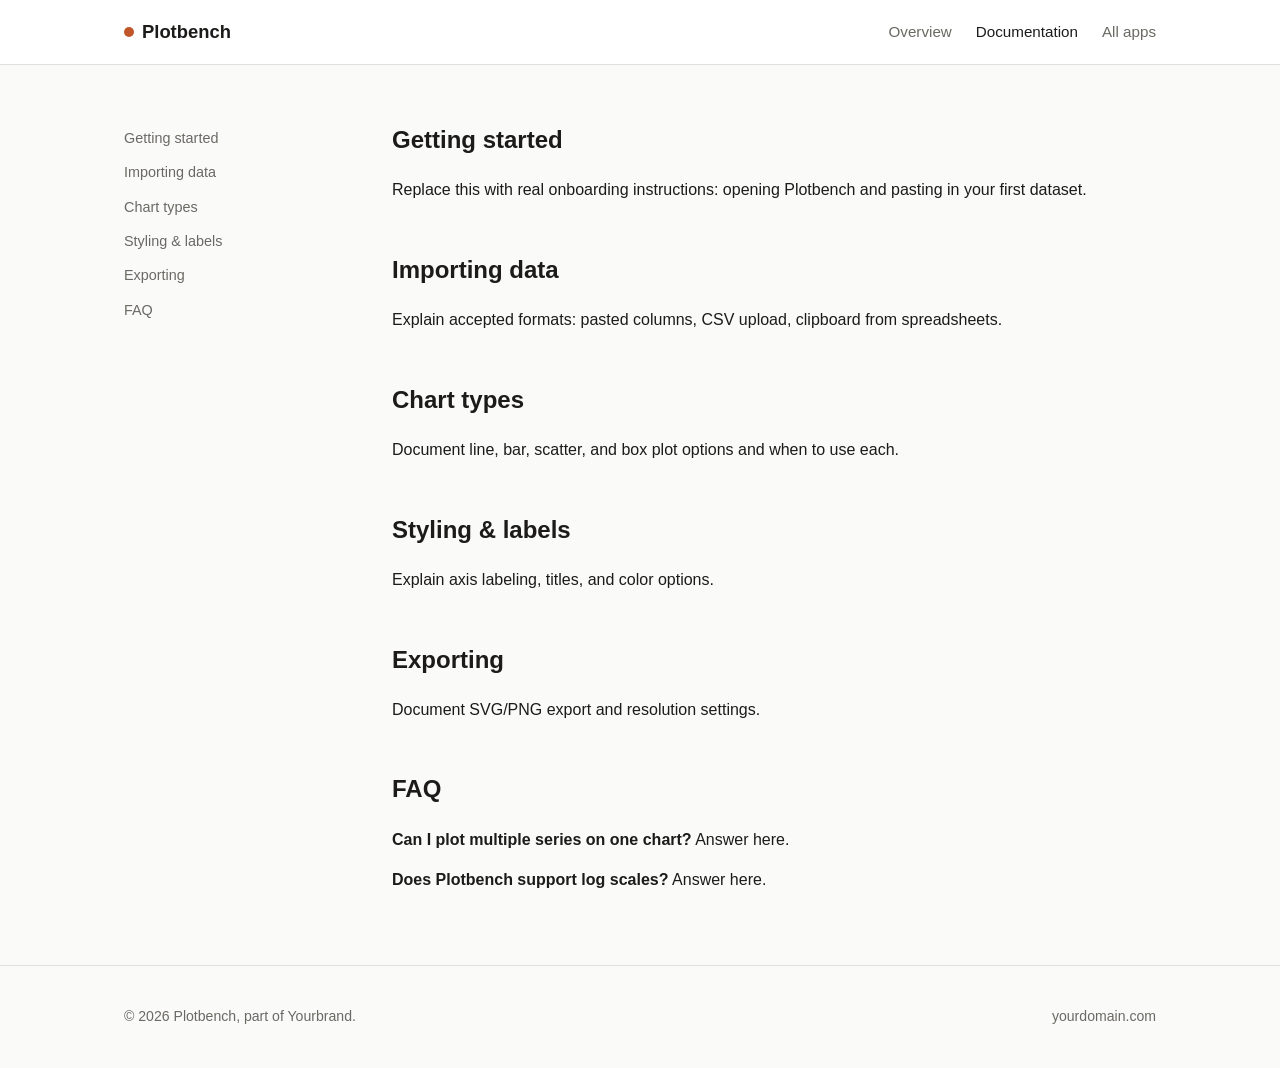
==== docs.html @ ac1ae438 "initial commit" ====
<!DOCTYPE html>
<html lang="en">
<head>
<meta charset="UTF-8">
<meta name="viewport" content="width=device-width, initial-scale=1.0">
<title>Documentation — Plotbench</title>
<link rel="stylesheet" href="css/style.css">
<style>:root{--accent:#c0562a;--accent-dark:#984322;}</style>
</head>
<body>

<header class="site-nav">
  <div class="wrap">
    <a class="brand" href="./"><span class="dot"></span>Plotbench</a>
    <nav class="links">
      <a href="./">Overview</a>
      <a href="docs.html" class="active">Documentation</a>
      <a href="https://yourdomain.com">All apps</a>
    </nav>
  </div>
</header>

<section>
  <div class="wrap docs-layout">
    <aside class="docs-toc">
      <a href="#getting-started">Getting started</a>
      <a href="#importing-data">Importing data</a>
      <a href="#chart-types">Chart types</a>
      <a href="#styling">Styling &amp; labels</a>
      <a href="#exporting">Exporting</a>
      <a href="#faq">FAQ</a>
    </aside>

    <div class="docs-content">
      <h2 id="getting-started">Getting started</h2>
      <p>Replace this with real onboarding instructions: opening Plotbench and pasting in your first dataset.</p>

      <h2 id="importing-data">Importing data</h2>
      <p>Explain accepted formats: pasted columns, CSV upload, clipboard from spreadsheets.</p>

      <h2 id="chart-types">Chart types</h2>
      <p>Document line, bar, scatter, and box plot options and when to use each.</p>

      <h2 id="styling">Styling &amp; labels</h2>
      <p>Explain axis labeling, titles, and color options.</p>

      <h2 id="exporting">Exporting</h2>
      <p>Document SVG/PNG export and resolution settings.</p>

      <h2 id="faq">FAQ</h2>
      <p><strong>Can I plot multiple series on one chart?</strong> Answer here.</p>
      <p><strong>Does Plotbench support log scales?</strong> Answer here.</p>
    </div>
  </div>
</section>

<footer class="site-footer">
  <div class="wrap">
    <span>© 2026 Plotbench, part of Yourbrand.</span>
    <span><a href="https://yourdomain.com">yourdomain.com</a></span>
  </div>
</footer>

</body>
</html>
---- css/style.css ----
/* ==========================================================================
   Shared stylesheet — copied into css/style.css for every site (main + 4 apps)
   Override --accent per app for a distinct feel while keeping one system.
   ========================================================================== */

:root {
  --bg: #fafaf9;
  --bg-alt: #f0efec;
  --text: #1c1b1a;
  --text-muted: #6b6963;
  --border: #e2e0da;
  --accent: #2f6f4e;      /* default green — overridden per app */
  --accent-dark: #24563d;
  --card-bg: #ffffff;
  --radius: 10px;
  --max-width: 1080px;
  --font: -apple-system, BlinkMacSystemFont, "Segoe UI", Inter, Roboto, Helvetica, Arial, sans-serif;
}

* { box-sizing: border-box; }

html, body {
  margin: 0;
  padding: 0;
  background: var(--bg);
  color: var(--text);
  font-family: var(--font);
  line-height: 1.55;
  -webkit-font-smoothing: antialiased;
}

a { color: var(--accent-dark); text-decoration: none; }
a:hover { text-decoration: underline; }

img { max-width: 100%; display: block; }

.wrap {
  max-width: var(--max-width);
  margin: 0 auto;
  padding: 0 24px;
}

/* ---------- Nav ---------- */
header.site-nav {
  border-bottom: 1px solid var(--border);
  background: var(--card-bg);
  position: sticky;
  top: 0;
  z-index: 10;
}

header.site-nav .wrap {
  display: flex;
  align-items: center;
  justify-content: space-between;
  height: 64px;
}

.brand {
  font-weight: 700;
  font-size: 1.15rem;
  color: var(--text);
  display: flex;
  align-items: center;
  gap: 8px;
}
.brand:hover { text-decoration: none; }

.brand .dot {
  width: 10px;
  height: 10px;
  border-radius: 50%;
  background: var(--accent);
  display: inline-block;
}

nav.links {
  display: flex;
  gap: 24px;
  font-size: 0.95rem;
}

nav.links a { color: var(--text-muted); }
nav.links a:hover, nav.links a.active { color: var(--text); text-decoration: none; }

/* ---------- Hero ---------- */
.hero {
  padding: 88px 0 64px;
  text-align: center;
}

.hero h1 {
  font-size: clamp(2rem, 5vw, 3.2rem);
  margin: 0 0 16px;
  letter-spacing: -0.02em;
}

.hero p.lead {
  font-size: 1.2rem;
  color: var(--text-muted);
  max-width: 620px;
  margin: 0 auto 32px;
}

.cta-row {
  display: flex;
  gap: 14px;
  justify-content: center;
  flex-wrap: wrap;
}

.btn {
  display: inline-block;
  padding: 12px 24px;
  border-radius: 999px;
  font-weight: 600;
  font-size: 0.95rem;
  border: 1px solid transparent;
  cursor: pointer;
}

.btn-primary {
  background: var(--accent);
  color: #fff;
}
.btn-primary:hover { background: var(--accent-dark); text-decoration: none; }

.btn-secondary {
  background: transparent;
  color: var(--text);
  border-color: var(--border);
}
.btn-secondary:hover { border-color: var(--text-muted); text-decoration: none; }

/* ---------- Sections ---------- */
section { padding: 56px 0; }
section.alt { background: var(--bg-alt); }

h2.section-title {
  font-size: 1.8rem;
  margin: 0 0 8px;
  letter-spacing: -0.01em;
}

p.section-sub {
  color: var(--text-muted);
  margin: 0 0 36px;
  max-width: 560px;
}

/* ---------- Cards (app grid on main site) ---------- */
.grid {
  display: grid;
  grid-template-columns: repeat(auto-fit, minmax(230px, 1fr));
  gap: 20px;
}

.card {
  background: var(--card-bg);
  border: 1px solid var(--border);
  border-radius: var(--radius);
  padding: 24px;
  transition: transform 0.15s ease, box-shadow 0.15s ease;
}

.card:hover {
  transform: translateY(-2px);
  box-shadow: 0 8px 24px rgba(0,0,0,0.06);
}

.card h3 { margin: 12px 0 6px; font-size: 1.15rem; }
.card p { color: var(--text-muted); font-size: 0.95rem; margin: 0 0 14px; }
.card .app-icon {
  width: 44px; height: 44px;
  border-radius: 12px;
  background: var(--accent);
  display: flex; align-items: center; justify-content: center;
  color: #fff; font-weight: 700; font-size: 1.1rem;
}

/* ---------- Feature list ---------- */
.features {
  display: grid;
  grid-template-columns: repeat(auto-fit, minmax(220px, 1fr));
  gap: 28px;
}
.feature h4 { margin: 0 0 6px; font-size: 1.05rem; }
.feature p { color: var(--text-muted); margin: 0; font-size: 0.93rem; }

/* ---------- Screenshot gallery ---------- */
.screenshots {
  display: grid;
  grid-template-columns: repeat(auto-fit, minmax(240px, 1fr));
  gap: 18px;
}
.screenshot-placeholder {
  aspect-ratio: 9 / 16;
  background: linear-gradient(160deg, var(--bg-alt), var(--border));
  border-radius: var(--radius);
  border: 1px solid var(--border);
  display: flex;
  align-items: center;
  justify-content: center;
  color: var(--text-muted);
  font-size: 0.85rem;
  text-align: center;
  padding: 12px;
}

/* ---------- Docs page ---------- */
.docs-layout {
  display: grid;
  grid-template-columns: 220px 1fr;
  gap: 48px;
  align-items: start;
}
.docs-toc {
  position: sticky;
  top: 88px;
  font-size: 0.9rem;
}
.docs-toc a {
  display: block;
  padding: 6px 0;
  color: var(--text-muted);
}
.docs-toc a:hover { color: var(--text); text-decoration: none; }
.docs-content h2 { margin-top: 48px; }
.docs-content h2:first-child { margin-top: 0; }
.docs-content code {
  background: var(--bg-alt);
  padding: 2px 6px;
  border-radius: 4px;
  font-size: 0.9em;
}
.docs-content pre {
  background: var(--bg-alt);
  border: 1px solid var(--border);
  border-radius: var(--radius);
  padding: 16px;
  overflow-x: auto;
}

@media (max-width: 720px) {
  .docs-layout { grid-template-columns: 1fr; }
  .docs-toc { position: static; margin-bottom: 24px; }
}

/* ---------- Blog ---------- */
.post-list { display: flex; flex-direction: column; gap: 24px; }
.post-item {
  border-bottom: 1px solid var(--border);
  padding-bottom: 24px;
}
.post-item .post-date { color: var(--text-muted); font-size: 0.85rem; }
.post-item h3 { margin: 6px 0; }
.post-item p { color: var(--text-muted); margin: 0; }

article.post-body { max-width: 680px; margin: 0 auto; }
article.post-body h1 { margin-bottom: 4px; }
article.post-body .post-meta { color: var(--text-muted); margin-bottom: 32px; }

/* ---------- Comments ---------- */
.comments-section {
  border-top: 1px solid var(--border);
  padding-top: 40px;
  margin-top: 16px;
}

/* ---------- Footer ---------- */
footer.site-footer {
  border-top: 1px solid var(--border);
  padding: 40px 0;
  color: var(--text-muted);
  font-size: 0.88rem;
}
footer.site-footer .wrap {
  display: flex;
  justify-content: space-between;
  flex-wrap: wrap;
  gap: 12px;
}
footer.site-footer a { color: var(--text-muted); }
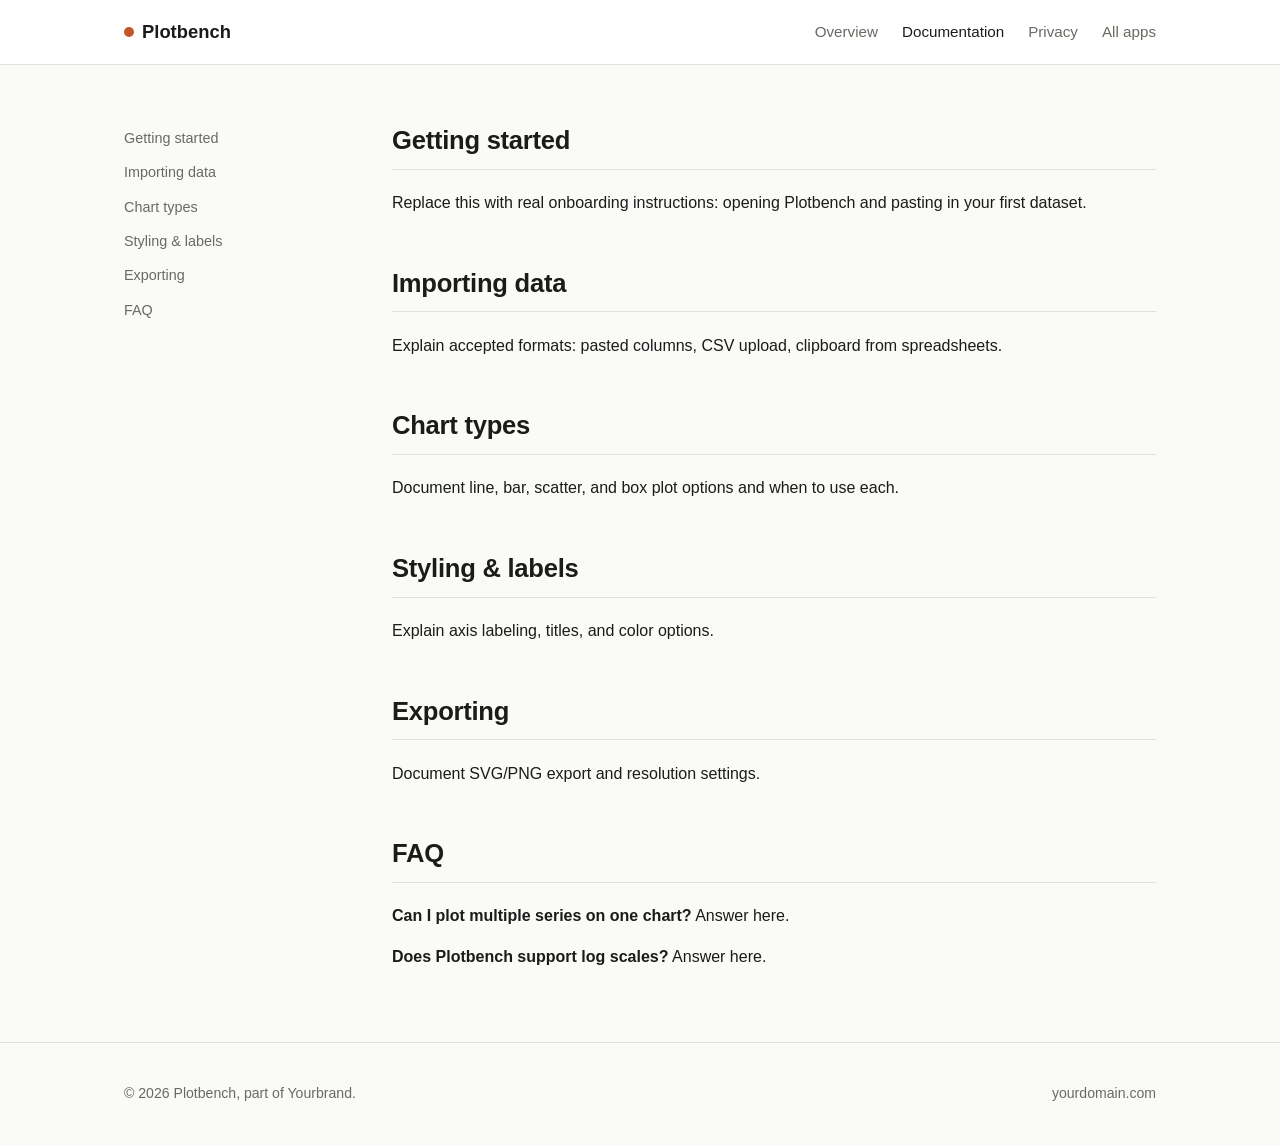
==== commit 7978b7b5: "Add files via upload" ====
--- a/docs.html
+++ b/docs.html
@@ -12,9 +12,13 @@
 <header class="site-nav">
   <div class="wrap">
     <a class="brand" href="./"><span class="dot"></span>Plotbench</a>
+    <button class="menu-toggle" aria-label="Toggle menu" aria-expanded="false">
+      <svg width="22" height="22" viewBox="0 0 22 22" fill="none" stroke="currentColor" stroke-width="2" stroke-linecap="round"><line x1="2" y1="5" x2="20" y2="5"/><line x1="2" y1="11" x2="20" y2="11"/><line x1="2" y1="17" x2="20" y2="17"/></svg>
+    </button>
     <nav class="links">
       <a href="./">Overview</a>
       <a href="docs.html" class="active">Documentation</a>
+      <a href="privacy.html">Privacy</a>
       <a href="https://yourdomain.com">All apps</a>
     </nav>
   </div>
@@ -61,5 +65,6 @@
   </div>
 </footer>
 
+<script src="js/nav.js" defer></script>
 </body>
 </html>
--- a/css/style.css
+++ b/css/style.css
@@ -83,6 +83,41 @@
 nav.links a { color: var(--text-muted); }
 nav.links a:hover, nav.links a.active { color: var(--text); text-decoration: none; }
 
+.menu-toggle {
+  display: none;
+  align-items: center;
+  justify-content: center;
+  background: none;
+  border: none;
+  padding: 8px;
+  margin: -8px;
+  color: var(--text);
+  cursor: pointer;
+}
+.menu-toggle svg { display: block; }
+
+@media (max-width: 640px) {
+  .menu-toggle { display: flex; }
+
+  header.site-nav .wrap { position: relative; }
+
+  nav.links {
+    display: none;
+    position: absolute;
+    top: 64px;
+    left: 0;
+    right: 0;
+    flex-direction: column;
+    gap: 0;
+    background: var(--card-bg);
+    border-bottom: 1px solid var(--border);
+    box-shadow: 0 8px 16px rgba(0,0,0,0.06);
+  }
+  nav.links.open { display: flex; }
+  nav.links a { padding: 14px 24px; border-top: 1px solid var(--border); }
+  nav.links a:first-child { border-top: none; }
+}
+
 /* ---------- Hero ---------- */
 .hero {
   padding: 88px 0 64px;
@@ -241,6 +276,102 @@
   overflow-x: auto;
 }
 
+.docs-content h2 {
+  font-size: 1.6rem;
+  letter-spacing: -0.01em;
+  padding-bottom: 8px;
+  border-bottom: 1px solid var(--border);
+  /* Matches .docs-toc's own sticky offset (top: 88px) — without this, clicking
+     a sidebar link scrolls the heading flush to the viewport top, which is
+     right under the 64px sticky nav bar, hiding the heading itself. */
+  scroll-margin-top: 88px;
+}
+
+.docs-content h3 {
+  margin: 32px 0 10px;
+  font-size: 1.15rem;
+  letter-spacing: -0.01em;
+  scroll-margin-top: 88px;
+}
+
+.docs-content ul,
+.docs-content ol {
+  padding-left: 1.3em;
+  margin: 0 0 20px;
+}
+
+.docs-content li {
+  margin-bottom: 10px;
+}
+
+.docs-content ol.steps li {
+  margin-bottom: 14px;
+}
+
+/* Tables (field lists, theme table, key-restriction values) */
+.docs-content table {
+  width: 100%;
+  border-collapse: collapse;
+  margin: 20px 0;
+  font-size: 0.95rem;
+}
+
+.docs-content th,
+.docs-content td {
+  text-align: left;
+  padding: 10px 14px;
+  border-bottom: 1px solid var(--border);
+  vertical-align: top;
+}
+
+.docs-content th {
+  color: var(--text-muted);
+  font-weight: 600;
+  font-size: 0.85rem;
+  text-transform: uppercase;
+  letter-spacing: 0.03em;
+}
+
+.docs-content tr:last-child td {
+  border-bottom: none;
+}
+
+/* Callout cards (tip / warn). These reuse the site-wide .card rule, so strip
+   the marketing-grid hover lift and muted body text — a callout isn't a link
+   and its text is the important part, not secondary. Colors are fixed (not
+   tied to --accent) so tip/warn stay visually distinct regardless of which
+   app's --accent override is active on a given site. */
+.docs-content .card {
+  padding: 16px 20px;
+  margin: 20px 0;
+  border-left-width: 4px;
+  border-left-style: solid;
+}
+.docs-content .card:hover {
+  transform: none;
+  box-shadow: none;
+}
+.docs-content .card p {
+  color: var(--text);
+  font-size: 1rem;
+  margin: 0;
+}
+.docs-content .card p + p { margin-top: 8px; }
+
+.docs-content .card.tip { border-left-color: #2f6f4e; }
+.docs-content .card.warn { border-left-color: #b3261e; }
+
+.docs-content .card .label {
+  display: block;
+  font-weight: 700;
+  font-size: 0.72rem;
+  text-transform: uppercase;
+  letter-spacing: 0.06em;
+  margin-bottom: 6px;
+}
+.docs-content .card.tip .label { color: #2f6f4e; }
+.docs-content .card.warn .label { color: #b3261e; }
+
 @media (max-width: 720px) {
   .docs-layout { grid-template-columns: 1fr; }
   .docs-toc { position: static; margin-bottom: 24px; }
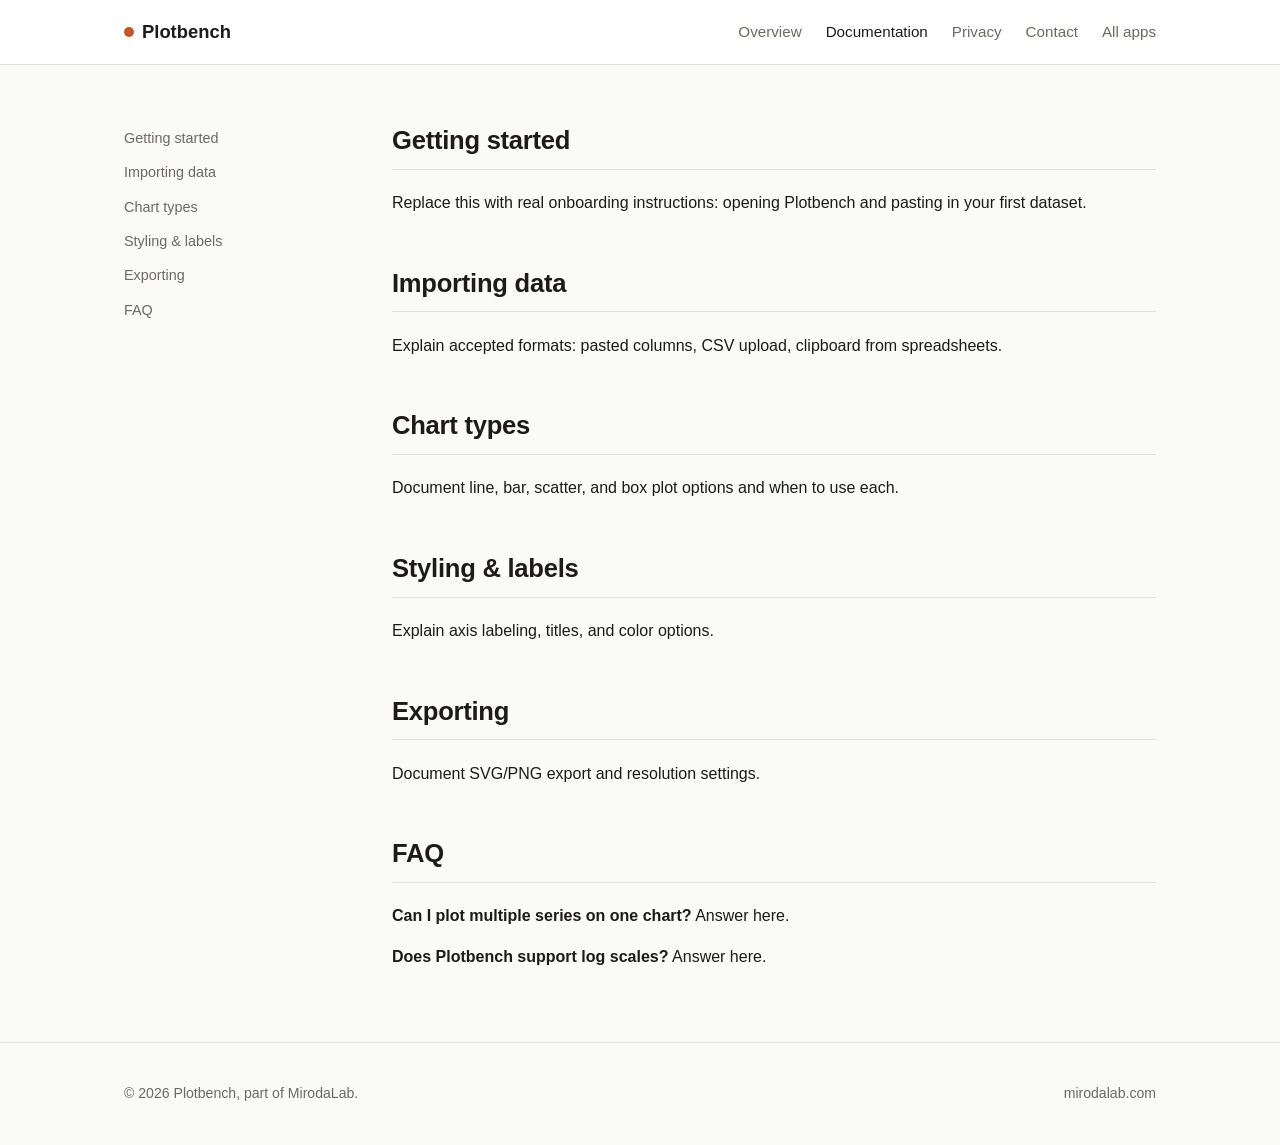
==== commit a3cbf774: "Add files via upload" ====
--- a/docs.html
+++ b/docs.html
@@ -19,7 +19,8 @@
       <a href="./">Overview</a>
       <a href="docs.html" class="active">Documentation</a>
       <a href="privacy.html">Privacy</a>
-      <a href="https://yourdomain.com">All apps</a>
+      <a href="contact.html">Contact</a>
+      <a href="https://mirodalab.com">All apps</a>
     </nav>
   </div>
 </header>
@@ -60,8 +61,8 @@
 
 <footer class="site-footer">
   <div class="wrap">
-    <span>© 2026 Plotbench, part of Yourbrand.</span>
-    <span><a href="https://yourdomain.com">yourdomain.com</a></span>
+    <span>© 2026 Plotbench, part of MirodaLab.</span>
+    <span><a href="https://mirodalab.com">mirodalab.com</a></span>
   </div>
 </footer>
 
--- a/css/style.css
+++ b/css/style.css
@@ -412,3 +412,51 @@
   gap: 12px;
 }
 footer.site-footer a { color: var(--text-muted); }
+
+/* ---------- Contact form ---------- */
+.contact-form { max-width: 480px; }
+
+.form-row { margin-bottom: 20px; }
+.form-row label {
+  display: block;
+  font-weight: 600;
+  font-size: 0.9rem;
+  margin-bottom: 6px;
+}
+.form-row input[type="text"],
+.form-row input[type="email"],
+.form-row textarea {
+  width: 100%;
+  padding: 10px 12px;
+  border: 1px solid var(--border);
+  border-radius: 8px;
+  background: var(--card-bg);
+  color: var(--text);
+  font-family: var(--font);
+  font-size: 0.95rem;
+}
+.form-row input:focus,
+.form-row textarea:focus {
+  outline: 2px solid var(--accent);
+  outline-offset: 1px;
+}
+.form-row textarea { resize: vertical; min-height: 120px; }
+
+/* Honeypot field — hidden off-screen (not display:none, which some bots
+   skip) so sighted users and screen readers never see or fill it. Any
+   value here means whatever submitted the form isn't a person. */
+.hp-field {
+  position: absolute;
+  left: -9999px;
+  top: -9999px;
+  width: 1px;
+  height: 1px;
+  overflow: hidden;
+}
+
+.contact-form .btn { margin-top: 4px; cursor: pointer; }
+.contact-form .btn:disabled { opacity: 0.6; cursor: default; }
+
+.form-status { margin: 14px 0 0; font-size: 0.9rem; min-height: 1.3em; }
+.form-status.success { color: var(--accent-dark); }
+.form-status.error { color: #b3261e; }
